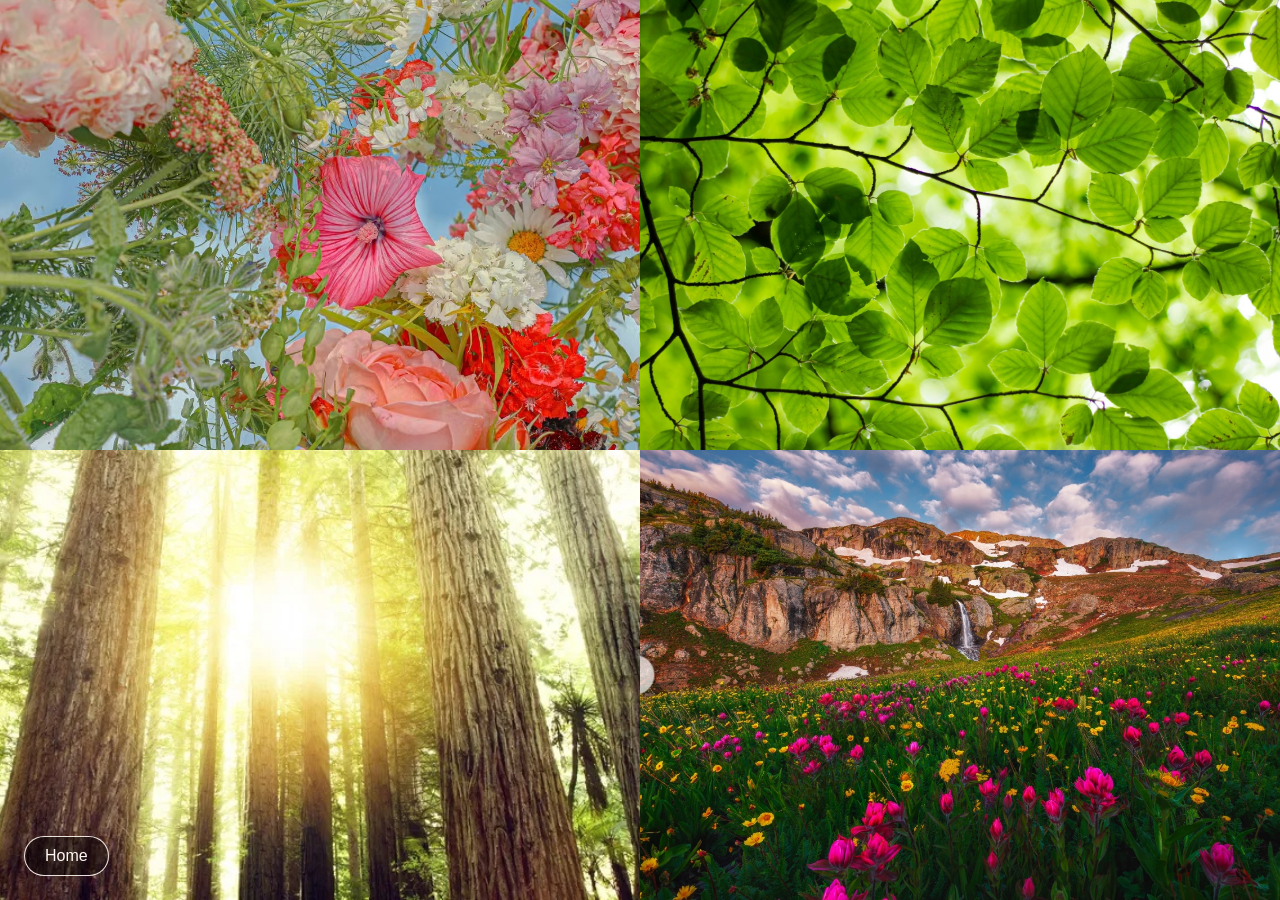
==== page3.html @ 34f8dd1a "Add files via upload" ====
<!DOCTYPE html>
<html lang="en">
<head>
<meta charset="UTF-8">
<meta name="viewport" content="width=device-width, initial-scale=1.0">
<title>What Does Spring Look Like?</title>

<style>
* {
  box-sizing: border-box;
}

body {
  margin: 0;
  overflow: hidden;
  background: #fff9f2;
}

main {
  width: 100%;
  height: 100vh;
  display: flex;
  flex-wrap: wrap;
}

img {
  width: 50%;
  height: 50%;
  object-fit: cover;
}

a {
  position: fixed;
  left: 24px;
  bottom: 24px;
  padding: 10px 20px;
  border: 1px solid rgba(255,249,242,.9);
  border-radius: 999px;
  color: #fff9f2;
  background: rgba(0,0,0,.42);
  font: 16px "DM Sans", Arial, sans-serif;
  text-decoration: none;
}
</style>
</head>

<body>

<main>
  <img src="bloomingflowers.jpg" alt="">
  <img src="freshgreenleaves.jpg" alt="">
  <img src="brightsunlight.jpg" alt="">
  <img src="colorfulnature.jpg" alt="">
</main>

<a href="../index.html">Home</a>

</body>
</html>
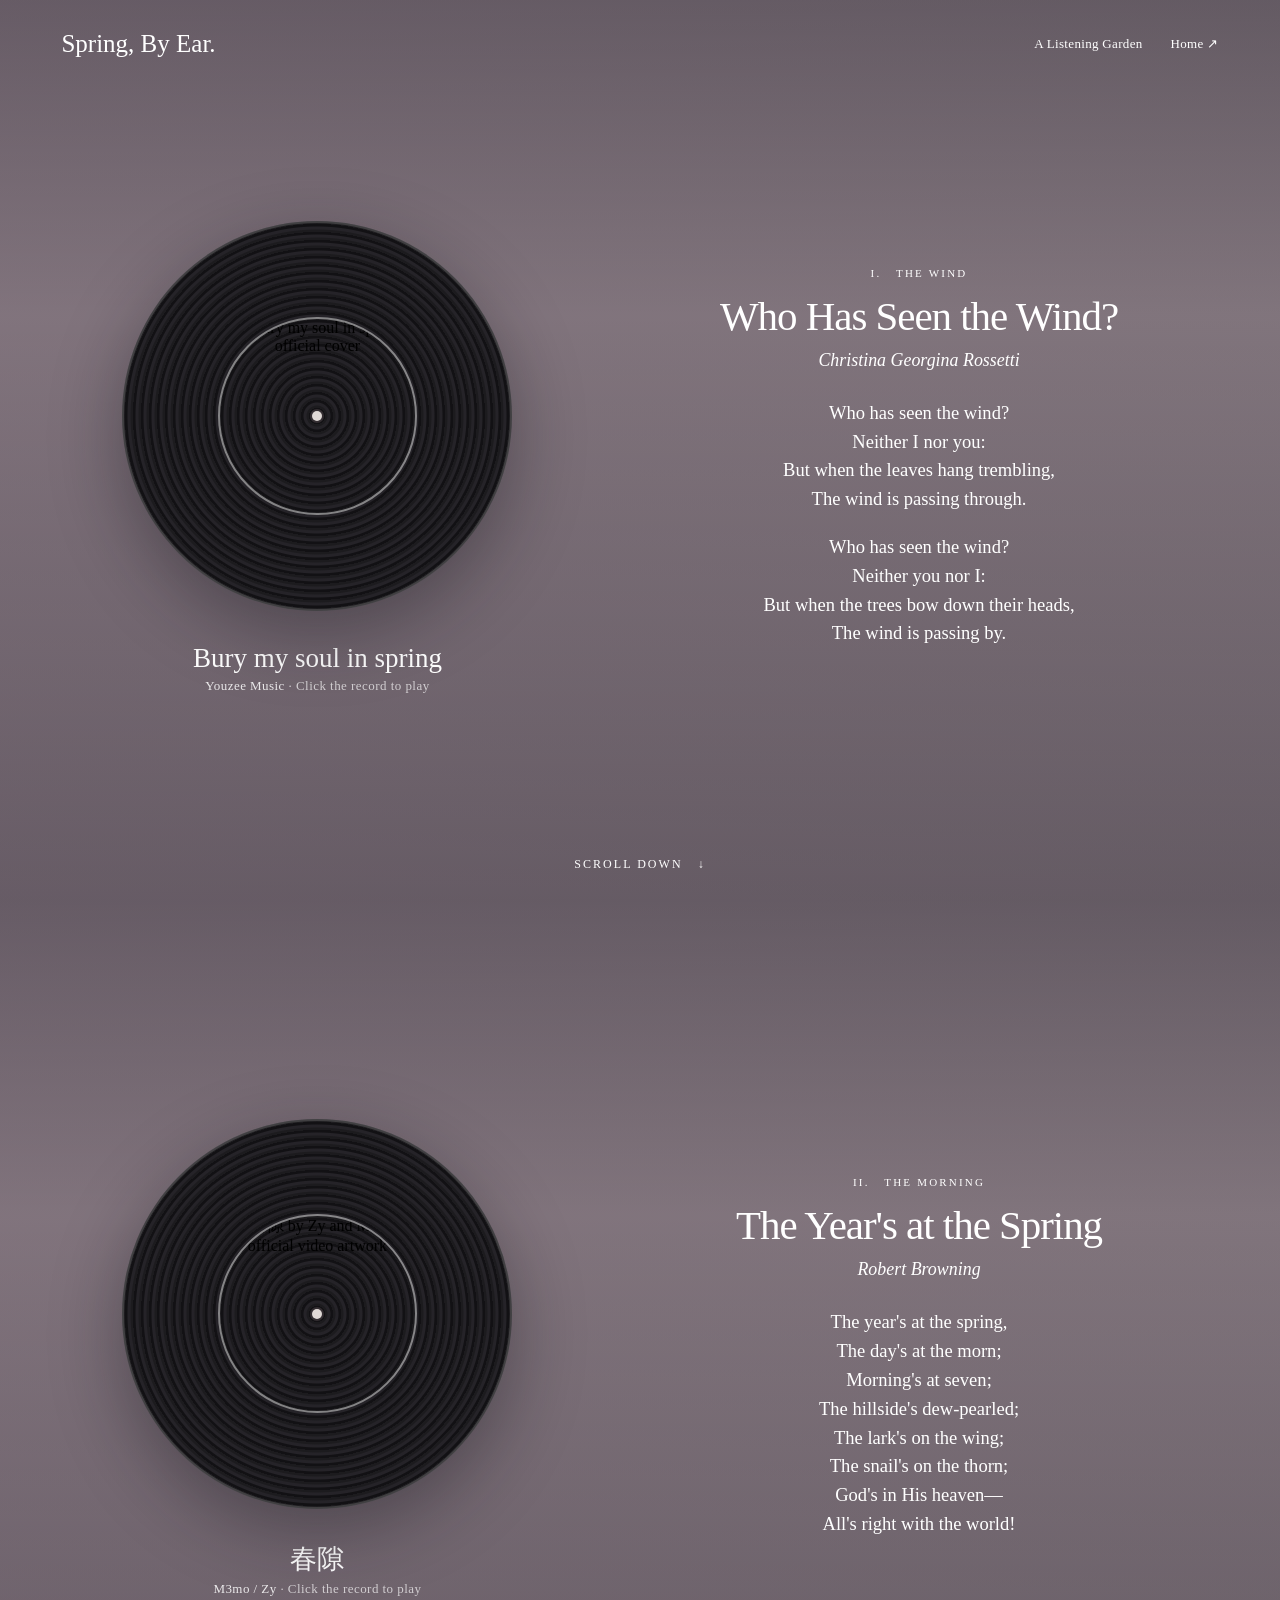
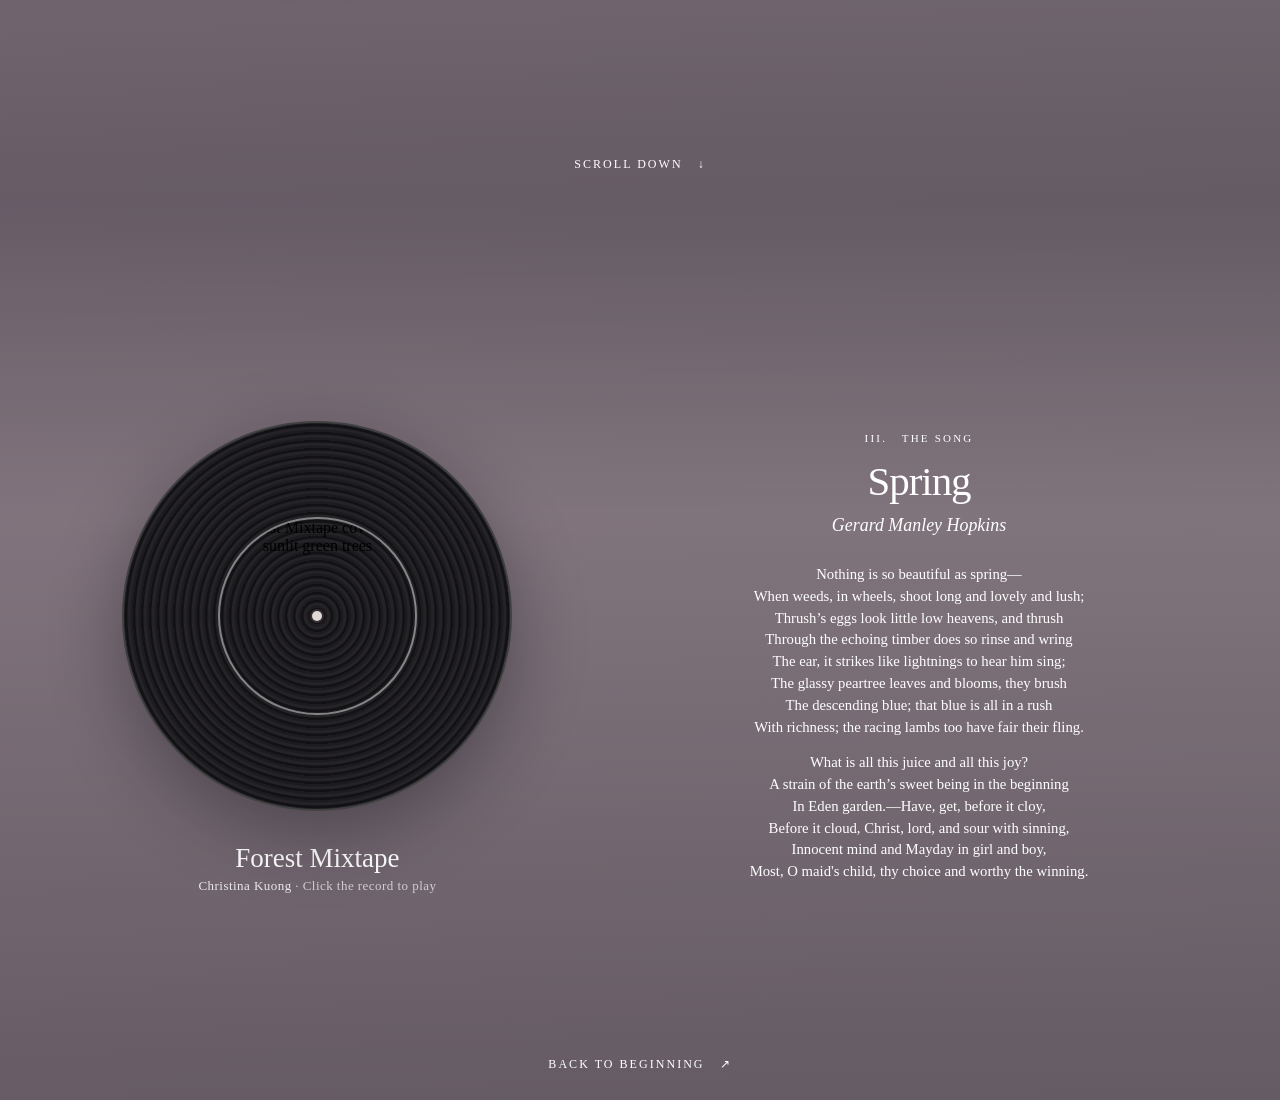
==== commit b873259a: "Add files via upload" ====
--- a/page3.html
+++ b/page3.html
@@ -1,59 +1,47 @@
-<!DOCTYPE html>
+<!doctype html>
 <html lang="en">
 <head>
-<meta charset="UTF-8">
-<meta name="viewport" content="width=device-width, initial-scale=1.0">
-<title>What Does Spring Look Like?</title>
-
-<style>
-* {
-  box-sizing: border-box;
-}
-
-body {
-  margin: 0;
-  overflow: hidden;
-  background: #fff9f2;
-}
-
-main {
-  width: 100%;
-  height: 100vh;
-  display: flex;
-  flex-wrap: wrap;
-}
-
-img {
-  width: 50%;
-  height: 50%;
-  object-fit: cover;
-}
-
-a {
-  position: fixed;
-  left: 24px;
-  bottom: 24px;
-  padding: 10px 20px;
-  border: 1px solid rgba(255,249,242,.9);
-  border-radius: 999px;
-  color: #fff9f2;
-  background: rgba(0,0,0,.42);
-  font: 16px "DM Sans", Arial, sans-serif;
-  text-decoration: none;
-}
-</style>
+  <meta charset="utf-8">
+  <meta name="viewport" content="width=device-width, initial-scale=1">
+  <title>Spring, By Ear — Three Poems</title>
+  <link rel="stylesheet" href="site.css">
+  <script defer src="poetry.js"></script>
 </head>
-
-<body>
-
-<main>
-  <img src="bloomingflowers.jpg" alt="">
-  <img src="freshgreenleaves.jpg" alt="">
-  <img src="brightsunlight.jpg" alt="">
-  <img src="colorfulnature.jpg" alt="">
-</main>
-
-<a href="../index.html">Home</a>
-
+<body class="poetry-page">
+  <header class="site-header poetry-header"><a href="../index.html">Spring, By Ear.</a><nav><a href="page2.html">A Listening Garden</a><a href="../index.html">Home ↗</a></nav></header>
+  <main>
+    <section class="poem-section one" id="poem-1">
+      <div class="poem-background"></div>
+      <div class="section-content">
+        <div class="record-side">
+          <button class="vinyl" aria-label="Play Bury my soul in spring" aria-pressed="false" data-audio="0"><img src="assets/bury-my-soul.jpg" alt="Bury my soul in spring official cover"></button>
+          <p class="song-title">Bury my soul in spring</p><p class="artist">Youzee Music <span class="play-label">· Click the record to play</span></p>
+        </div>
+        <article class="poem" aria-label="Who Has Seen the Wind by Christina Georgina Rossetti">
+          <div class="poem-copy"><p class="poem-number">I. &nbsp; THE WIND</p><h2>Who Has Seen the Wind?</h2><p class="poet">Christina Georgina Rossetti</p>
+          <div class="verses"><p>Who has seen the wind?<br>Neither I nor you:<br>But when the leaves hang trembling,<br>The wind is passing through.</p><p>Who has seen the wind?<br>Neither you nor I:<br>But when the trees bow down their heads,<br>The wind is passing by.</p></div></div>
+        </article>
+      </div>
+      <a class="scroll-prompt" href="#poem-2">Scroll Down <span>↓</span></a>
+    </section>
+    <section class="poem-section two" id="poem-2">
+      <div class="poem-background"></div>
+      <div class="section-content">
+        <div class="record-side"><button class="vinyl" aria-label="Play 春隙 by M3mo and Zy" aria-pressed="false" data-audio="1"><img src="assets/chunxi-m3mo-zy.jpg" alt="春隙 by Zy and M3mo official video artwork"></button><p class="song-title">春隙</p><p class="artist">M3mo / Zy <span class="play-label">· Click the record to play</span></p></div>
+        <article class="poem" aria-label="The Year's at the Spring by Robert Browning"><div class="poem-copy"><p class="poem-number">II. &nbsp; THE MORNING</p><h2>The Year's at the Spring</h2><p class="poet">Robert Browning</p>
+          <div class="verses"><p>The year's at the spring,<br>The day's at the morn;<br>Morning's at seven;<br>The hillside's dew-pearled;<br>The lark's on the wing;<br>The snail's on the thorn;<br>God's in His heaven—<br>All's right with the world!</p></div></div></article>
+      </div>
+      <a class="scroll-prompt" href="#poem-3">Scroll Down <span>↓</span></a>
+    </section>
+    <section class="poem-section three" id="poem-3">
+      <div class="poem-background"></div>
+      <div class="section-content">
+        <div class="record-side"><button class="vinyl" aria-label="Play Forest Mixtape" aria-pressed="false" data-audio="2"><img src="assets/forest-custom.jpg" alt="Forest Mixtape cover with sunlit green trees"></button><p class="song-title">Forest Mixtape</p><p class="artist">Christina Kuong <span class="play-label">· Click the record to play</span></p></div>
+        <article class="poem" aria-label="Spring by Gerard Manley Hopkins"><div class="poem-copy"><p class="poem-number">III. &nbsp; THE SONG</p><h2>Spring</h2><p class="poet">Gerard Manley Hopkins</p>
+          <div class="verses long-poem"><p>Nothing is so beautiful as spring—<br>When weeds, in wheels, shoot long and lovely and lush;<br>Thrush’s eggs look little low heavens, and thrush<br>Through the echoing timber does so rinse and wring<br>The ear, it strikes like lightnings to hear him sing;<br>The glassy peartree leaves and blooms, they brush<br>The descending blue; that blue is all in a rush<br>With richness; the racing lambs too have fair their fling.</p><p>What is all this juice and all this joy?<br>A strain of the earth’s sweet being in the beginning<br>In Eden garden.—Have, get, before it cloy,<br>Before it cloud, Christ, lord, and sour with sinning,<br>Innocent mind and Mayday in girl and boy,<br>Most, O maid's child, thy choice and worthy the winning.</p></div></div></article>
+      </div>
+      <a class="scroll-prompt" href="../index.html">Back To Beginning <span>↗</span></a>
+    </section>
+  </main>
 </body>
 </html>
--- a/site.css
+++ b/site.css
@@ -0,0 +1,397 @@
+@font-face {
+  font-family:Gaisyr;
+  src:local("ABC Gaisyr"),local("Gaisyr");
+  font-display:swap
+}
+* {
+  box-sizing:border-box
+}
+html {
+  scroll-behavior:smooth
+}
+body {
+  margin:0;
+  font-family:Gaisyr,Georgia,serif;
+  color:#fff;
+  background:#a5949a
+}
+a {
+  color:inherit;
+  text-decoration:none
+}
+button {
+  font:inherit
+}
+.site-header {
+  position:absolute;
+  top:0;
+  left:0;
+  right:0;
+  z-index:20;
+  padding:30px clamp(25px,4.8vw,82px);
+  display:flex;
+  align-items:center;
+  justify-content:space-between;
+  gap:20px;
+  font-size:clamp(18px,2vw,25px)
+}
+.site-header>a:last-child,.site-header nav {
+  font-size:13px;
+  letter-spacing:.025em
+}
+.site-header nav {
+  display:flex;
+  gap:28px
+}
+.site-header a:hover {
+  opacity:.7
+}
+.home {
+  height:100svh;
+  overflow:hidden;
+  position:relative
+}
+.home-photo,.soft-wash {
+  position:absolute;
+  inset:0
+}
+.home-photo {
+  background:url('assets/home-bg.jpg') center/cover;
+  animation:float-bg 16s ease-in-out infinite alternate
+}
+.soft-wash {
+  background:linear-gradient(180deg,#211a2555,#d5a8b633 40%,#211a2566),linear-gradient(90deg,#775b6477,transparent 60%)
+}
+.home-center {
+  position:absolute;
+  inset:0;
+  display:flex;
+  flex-direction:column;
+  align-items:center;
+  justify-content:center;
+  text-align:center;
+  padding:100px 20px
+}
+.eyebrow {
+  font-size:12px;
+  letter-spacing:.19em;
+  text-transform:uppercase;
+  margin:0 0 30px
+}
+.home h1 {
+  font-size:clamp(65px,10vw,160px);
+  font-weight:400;
+  letter-spacing:-.055em;
+  line-height:.94;
+  margin:0;
+  text-shadow:0 1px 35px #2a252a44
+}
+.home h1 em {
+  font-weight:400
+}
+.enter {
+  margin-top:54px;
+  font-size:18px;
+  border:1px solid #ffffffa0;
+  border-radius:999px;
+  padding:17px 30px;
+  background:#ffffff13;
+  backdrop-filter:blur(7px);
+  transition:background .3s
+}
+.enter:hover {
+  background:#ffffff44
+}
+.enter span {
+  padding-left:15px
+}
+.home-footer {
+  position:absolute;
+  bottom:36px;
+  left:clamp(25px,4.8vw,82px);
+  right:clamp(25px,4.8vw,82px);
+  display:flex;
+  justify-content:space-between;
+  font-size:12px;
+  letter-spacing:.13em;
+  text-transform:uppercase
+}
+.poetry-page {
+  background:#ab9ca0
+}
+.poetry-header {
+  position:fixed;
+  mix-blend-mode:screen
+}
+.poem-section {
+  min-height:100svh;
+  position:relative;
+  isolation:isolate;
+  display:flex;
+  align-items:center;
+  justify-content:center;
+  overflow:hidden;
+  padding:115px 5vw 100px
+}
+.poem-background {
+  position:absolute;
+  inset:-3%;
+  z-index:-2;
+  background-position:center;
+  background-size:cover;
+  filter:blur(9px);
+  transform:scale(1.08)
+}
+.one .poem-background {
+  background-image:url('assets/spring-bird.jpg')
+}
+.two .poem-background {
+  background-image:url('assets/spring-pink-blossoms.jpg')
+}
+.three .poem-background {
+  background-image:url('assets/spring-blue-meadow.jpg')
+}
+.poem-section:before {
+  content:"";
+  position:absolute;
+  inset:0;
+  z-index:-1;
+  background:linear-gradient(90deg,#493e4e6e,#3c354362),linear-gradient(180deg,#211e2655,transparent 35%,#18151d4f)
+}
+.section-content {
+  width:min(1450px,100%);
+  display:grid;
+  grid-template-columns:44% 56%;
+  align-items:center;
+  gap:2vw
+}
+.record-side {
+  display:flex;
+  flex-direction:column;
+  align-items:center;
+  justify-content:center;
+  min-width:0
+}
+.vinyl {
+  width:min(32vw,390px);
+  aspect-ratio:1;
+  border:0;
+  border-radius:50%;
+  padding:23%;
+  position:relative;
+  cursor:pointer;
+  background:repeating-radial-gradient(circle at 50% 50%,#1c1b1e 0 2px,#252328 3px 5px,#121114 6px 8px);
+  box-shadow:0 21px 70px #17131b66,inset 0 0 0 2px #8885;
+  display:grid;
+  place-items:center;
+  transition:transform .4s
+}
+.vinyl:hover {
+  transform:scale(1.045)
+}
+.vinyl:after {
+  content:"";
+  position:absolute;
+  width:10px;
+  height:10px;
+  background:#e0d9d6;
+  border-radius:50%;
+  top:calc(50% - 5px);
+  left:calc(50% - 5px);
+  box-shadow:0 0 0 2px #342e32
+}
+.vinyl img {
+  display:block;
+  position:absolute;
+  width:51%;
+  height:51%;
+  object-fit:cover;
+  border-radius:50%;
+  inset:24.5%;
+  border:2px solid #ddd8
+}
+.vinyl.playing {
+  animation:turn 8s linear infinite
+}
+.vinyl.playing:hover {
+  animation-play-state:paused
+}
+.song-title {
+  margin:32px 0 4px;
+  font-size:clamp(19px,2.2vw,27px);
+  text-align:center
+}
+.artist {
+  margin:0;
+  text-align:center;
+  font-size:13px;
+  letter-spacing:.035em;
+  opacity:.85
+}
+.play-label {
+  opacity:.8
+}
+.poem {
+  min-width:0;
+  display:flex;
+  justify-content:center;
+  align-items:center;
+  text-align:center
+}
+.poem-copy {
+  width:100%;
+  max-width:740px;
+  opacity:0;
+  transform:translateX(-38px);
+  filter:blur(9px);
+  transition:opacity 1.3s ease,transform 1.4s ease,filter 1.4s ease
+}
+.poem-section.visible .poem-copy {
+  opacity:1;
+  transform:translateX(0);
+  filter:blur(0)
+}
+.poem-number {
+  font-size:11px;
+  letter-spacing:.2em;
+  margin:0 0 16px
+}
+.poem h2 {
+  font-size:clamp(29px,3.2vw,53px);
+  font-weight:400;
+  line-height:1.05;
+  letter-spacing:-.025em;
+  margin:0 0 12px
+}
+.poet {
+  font-style:italic;
+  font-size:clamp(15px,1.4vw,20px);
+  margin:0 0 28px
+}
+.verses {
+  font-size:clamp(15px,1.45vw,22px);
+  line-height:1.55
+}
+.verses p {
+  margin:0 0 19px
+}
+.verses p:last-child {
+  margin-bottom:0
+}
+.long-poem {
+  font-size:clamp(12px,1.15vw,16px);
+  line-height:1.48
+}
+.long-poem p {
+  margin-bottom:14px
+}
+.scroll-prompt {
+  position:absolute;
+  bottom:28px;
+  left:50%;
+  transform:translateX(-50%);
+  font-size:12px;
+  text-transform:uppercase;
+  letter-spacing:.17em;
+  white-space:nowrap;
+  animation:bob 2s ease-in-out infinite
+}
+.scroll-prompt span {
+  margin-left:10px
+}
+@keyframes turn {
+  to {
+    transform:rotate(360deg)
+  }
+}
+@keyframes bob {
+  50% {
+    transform:translate(-50%,7px)
+  }
+}
+@keyframes float-bg {
+  to {
+    transform:scale(1.06) translateY(-1%)
+  }
+}
+@media(max-width:800px) {
+  .site-header {
+    padding:23px 22px
+  }
+  .site-header nav {
+    gap:12px;
+    font-size:11px
+  }
+  .poem-section {
+    padding:120px 18px 80px;
+    min-height:100svh
+  }
+  .section-content {
+    grid-template-columns:1fr;
+    gap:30px
+  }
+  .vinyl {
+    width:min(49vw,240px)
+  }
+  .song-title {
+    margin-top:17px;
+    font-size:18px
+  }
+  .artist {
+    font-size:11px
+  }
+  .poem h2 {
+    font-size:32px
+  }
+  .poet {
+    margin-bottom:17px
+  }
+  .verses {
+    font-size:clamp(13px,3vw,17px);
+    line-height:1.4
+  }
+  .long-poem {
+    font-size:clamp(10px,2.1vw,14px);
+    line-height:1.35
+  }
+  .poem-number {
+    margin-bottom:9px
+  }
+  .poem-copy {
+    max-width:100%
+  }
+  .home h1 {
+    font-size:clamp(56px,11vw,95px)
+  }
+}
+.one .poem-background {
+  background-image:url('assets/poem-one-bg.jpg')
+}
+.two .poem-background {
+  background-image:url('assets/spring-bird.jpg')
+}
+.three .poem-background {
+  background-image:url('assets/poem-three-bg.jpg')
+}
+.two .vinyl img {
+  object-fit:none
+}
+.music-player {
+  width:240px;
+  height:95px;
+  border:0;
+  border-radius:10px;
+  margin-top:16px;
+  opacity:.85
+}
+@media(prefers-reduced-motion:reduce) {
+  *,*:before,*:after {
+    animation:none!important;
+    transition:none!important
+  }
+  .poem-copy {
+    opacity:1;
+    transform:none;
+    filter:none
+  }
+}
